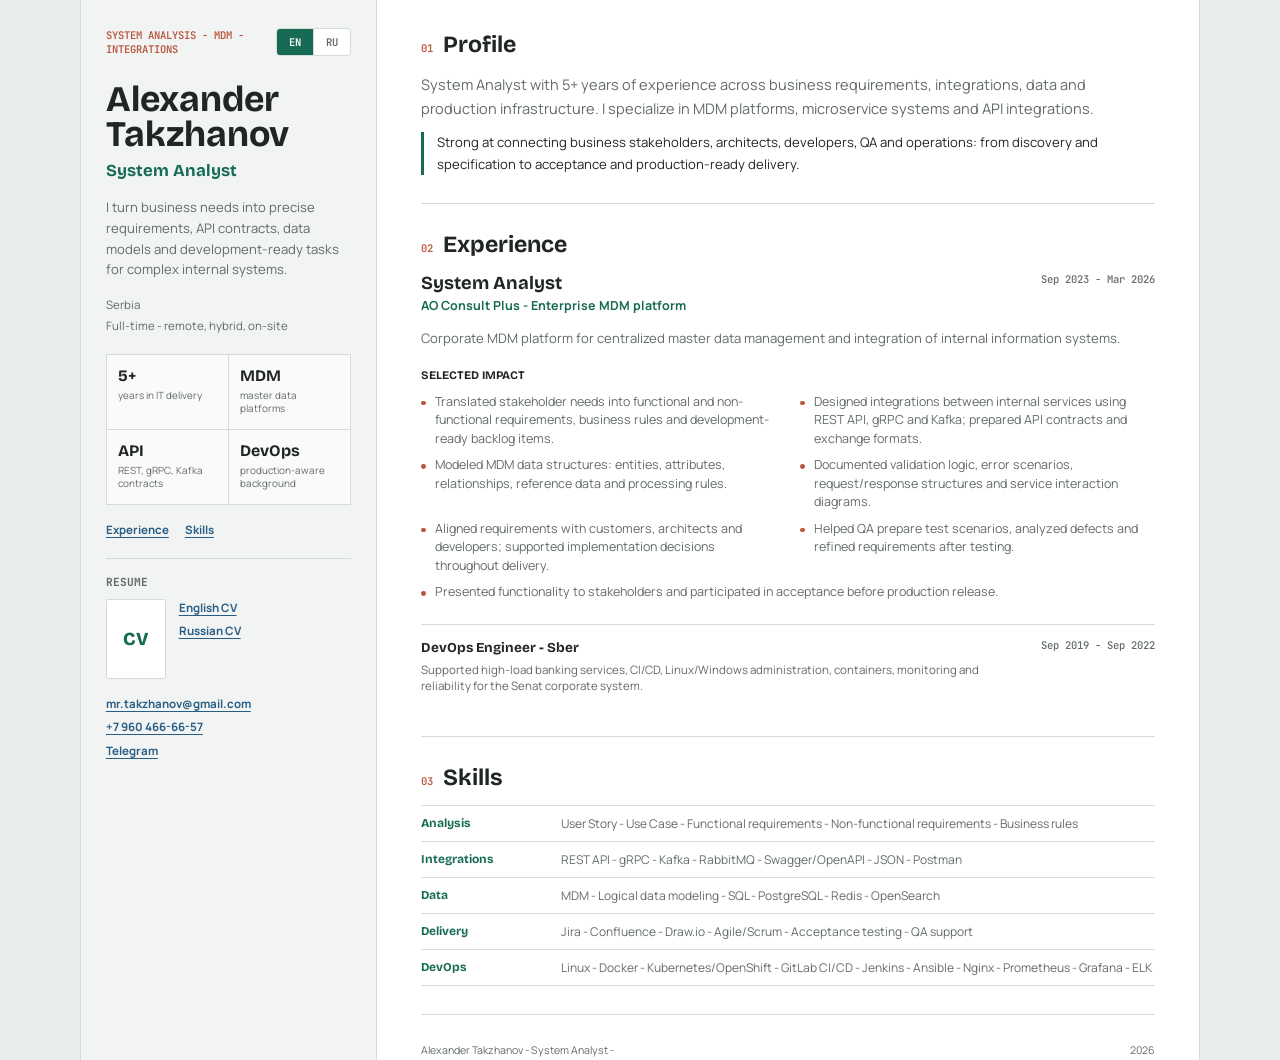
==== index.html @ 3d11d34e "Publish resume site" ====
<!DOCTYPE html>
<html lang="en">
  <head>
    <meta charset="UTF-8" />
    <meta http-equiv="refresh" content="0; url=./me/?lang=en" />
    <meta name="viewport" content="width=device-width, initial-scale=1" />
    <title>Redirecting...</title>
  </head>
  <body>
    <p>Open <a href="./me/?lang=en">English profile</a>.</p>
  </body>
</html>
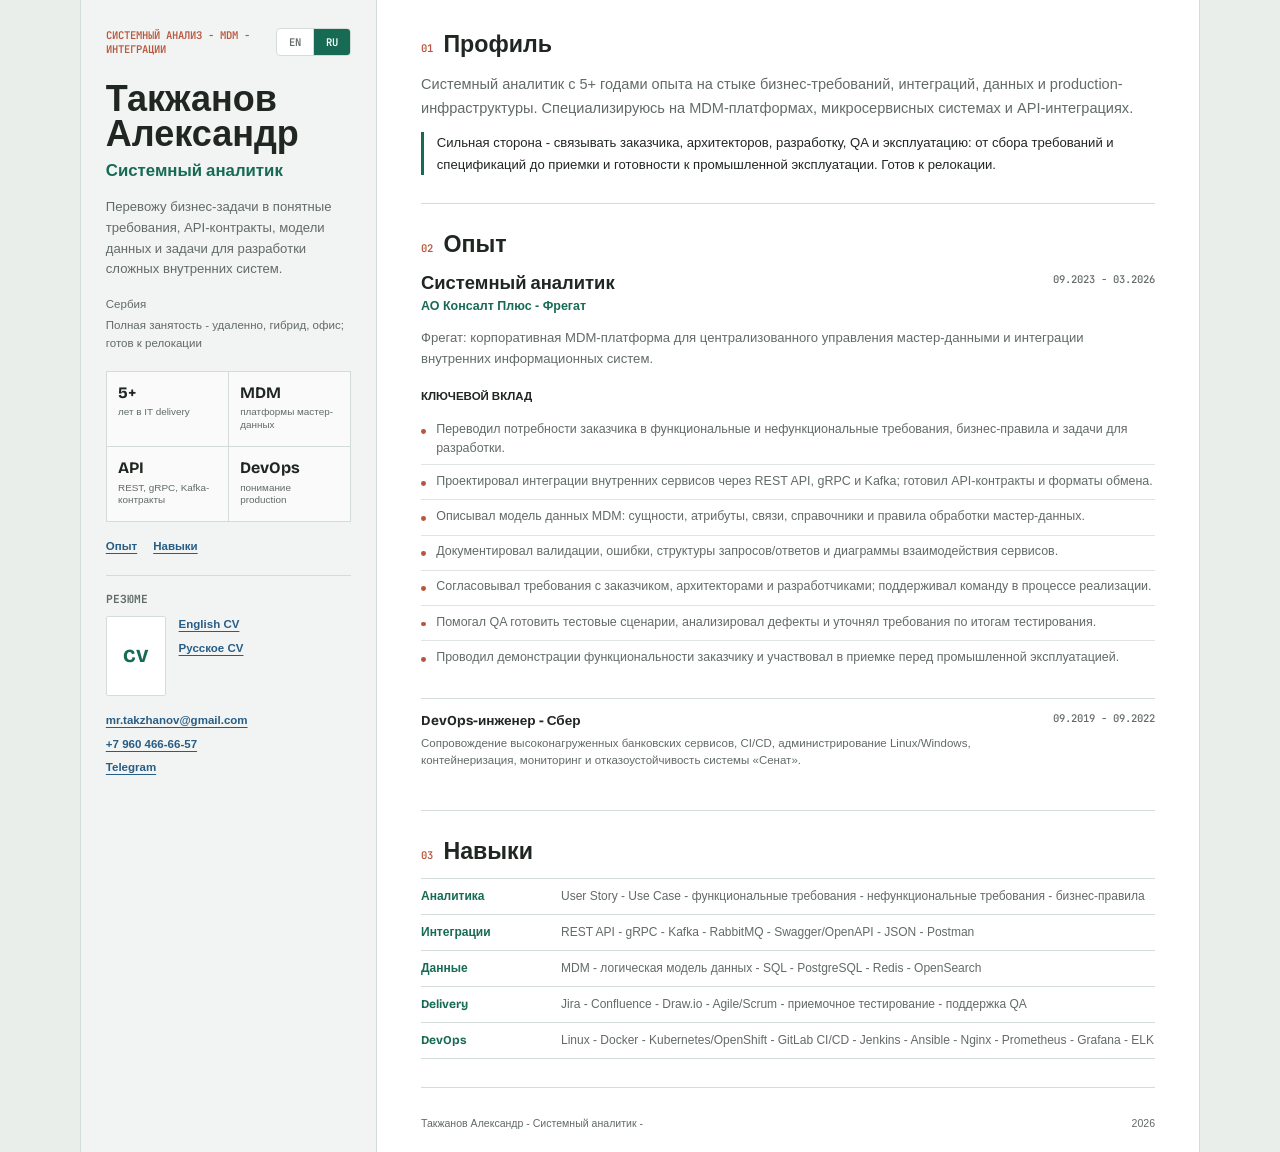
==== commit fd99c0c5: "Bust cache and default to Russian profile" ====
--- a/index.html
+++ b/index.html
@@ -1,12 +1,12 @@
 <!DOCTYPE html>
-<html lang="en">
+<html lang="ru">
   <head>
     <meta charset="UTF-8" />
-    <meta http-equiv="refresh" content="0; url=./me/?lang=en" />
+    <meta http-equiv="refresh" content="0; url=./me/?lang=ru" />
     <meta name="viewport" content="width=device-width, initial-scale=1" />
     <title>Redirecting...</title>
   </head>
   <body>
-    <p>Open <a href="./me/?lang=en">English profile</a>.</p>
+    <p>Open <a href="./me/?lang=ru">Russian profile</a>.</p>
   </body>
 </html>
